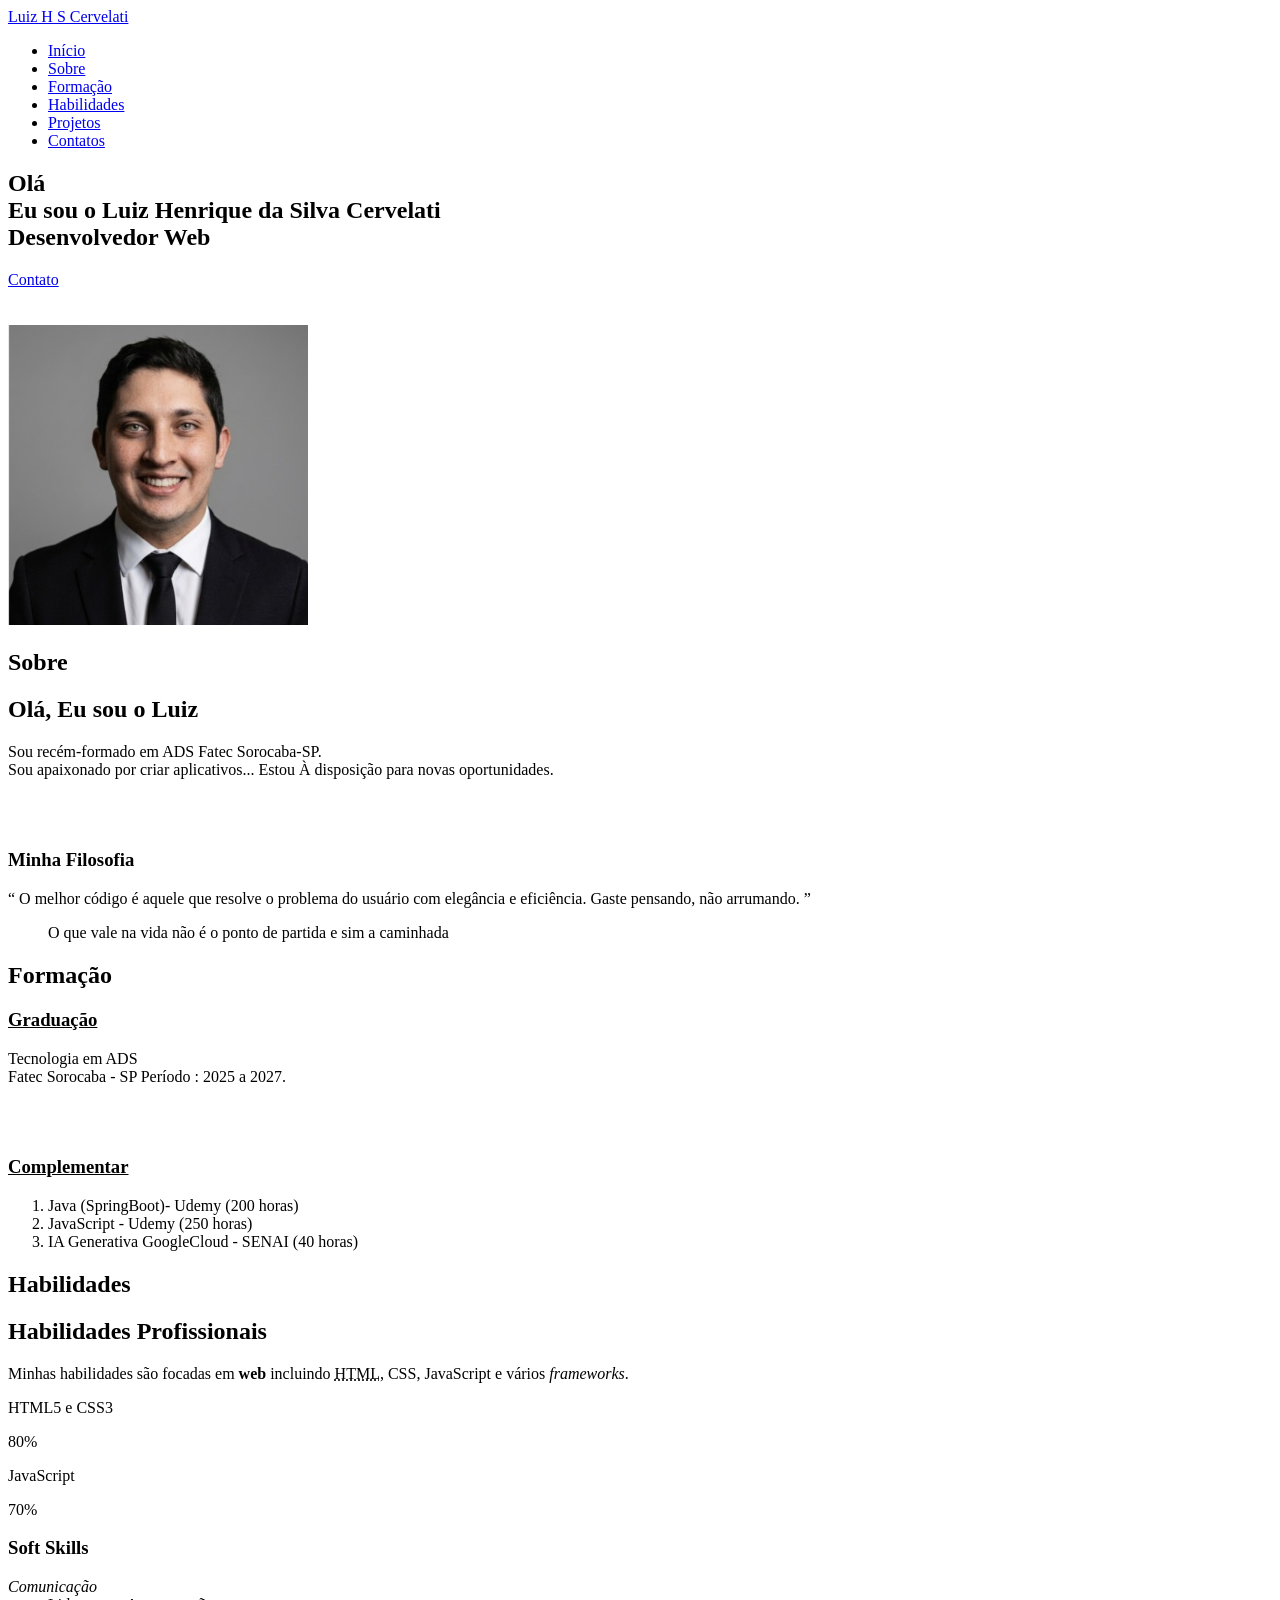
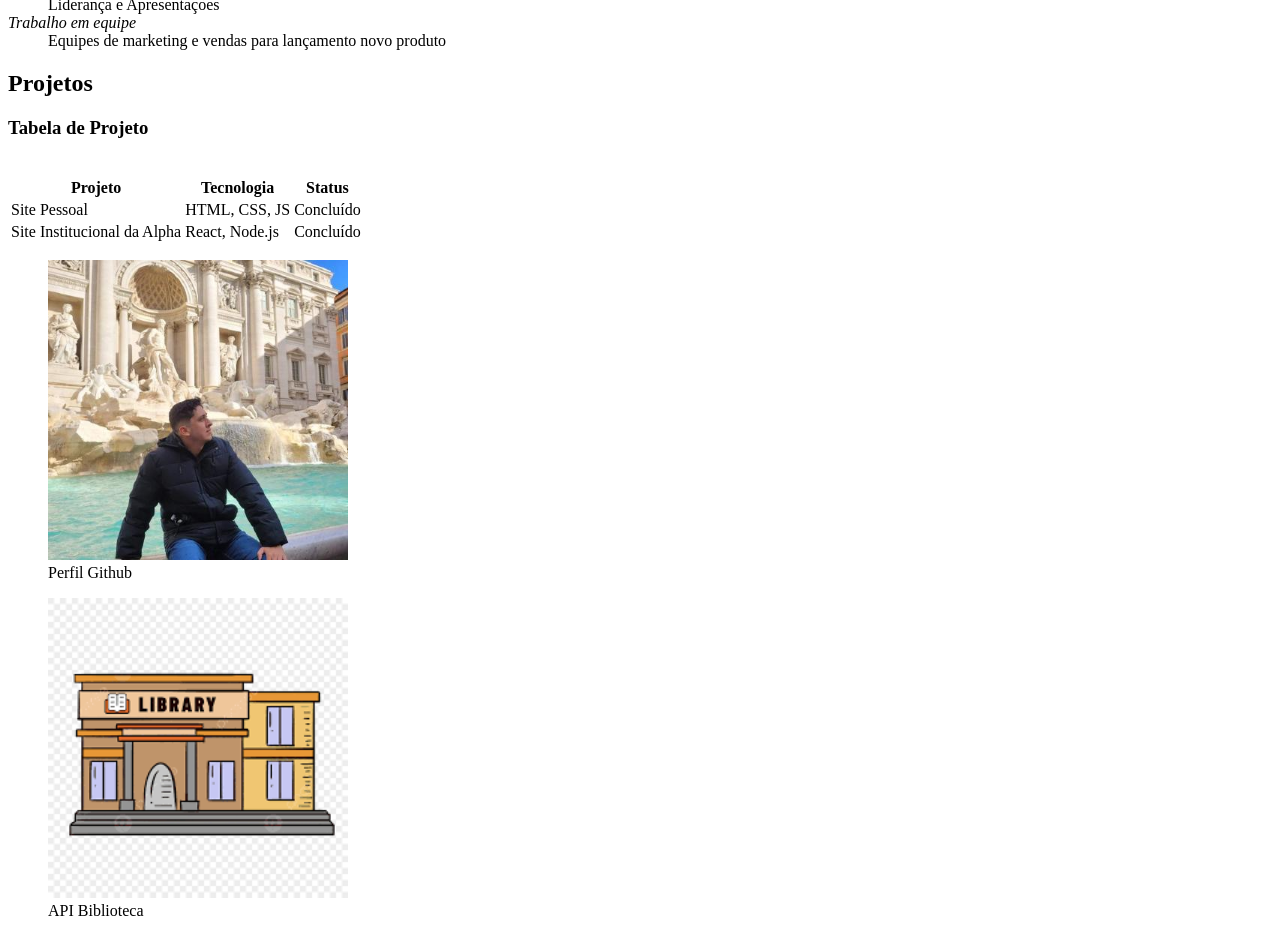
==== portfolio.html @ c83c1484 "Initial commit" ====
<!DOCTYPE html>
<html lang="pt-BR">

<head>
    <meta charset="UTF-8">
    <meta name="viewport" content="width=device-width, initial-scale=1.0">
    <meta name="author" content="Luiz Cervelati">
    <meta name="description" content="Portfolio de Luiz Henrique, desenvolvedor web.">
    <meta name="keywords" content="Desenvolvedor, Web, HTML, CSS, JavaScript, Portfólio, Luiz Henrique">
    <link rel="stylesheet" href="./style.css">
    <title>Luiz Cervelati Desenvolvedor Web</title>
</head>

<body>
    <header class="header-1">
        <nav class="nav bd-grid">
            <div>
                <a href="#home" class="nav-logo">
                    Luiz H S Cervelati
                </a>
            </div>
            <div class="nav-menu" id="nav-menu">
                <ul class="nav-list">
                    <li class="nav-item">
                        <a href="#home" class="nav-link active">
                            Início
                        </a>
                    </li>
                    <li class="nav-item">
                        <a href="#about">
                            Sobre
                        </a>
                    </li>
                    <li class="nav-item">
                        <a href="#formation" class="nav-link">
                            Formação
                        </a>
                    </li>
                    <li class="nav-item">
                        <a href="#skills">
                            Habilidades
                        </a>
                    </li>
                    <li class="nav-item">
                        <a href="#projects">
                            Projetos
                        </a>
                    </li>
                    <li class="nav-item">
                        <a href="#contact" class="nav-link">
                            Contatos
                        </a>
                    </li>

                </ul>
            </div>
        </nav>
    </header>
    <main>
        <section class="home bd grid" id="home">
            <div class="home-data">
                <h1 class="home-title"> Olá <br>
                    Eu sou o
                    <span class="home-title-color">
                        Luiz Henrique da Silva Cervelati
                    </span> <br>
                    Desenvolvedor Web
                </h1>
                <a href="#contact" class="button">Contato</a>
            </div>
            <div class="home-img">
                <br>
                <br>
                <img src="./Images/ProfileImage.jpg" width="300" height="300" alt="foto do Luiz" title="Luiz Henrique">
            </div>
        </section>
        <section class="about section" id="about">
            <h2 class="section-title">
                Sobre
            </h2>
            <div class="about-container bd-grid">

                <div>
                    <h2 class="about-subtitle">Olá,
                        Eu sou o Luiz
                    </h2>
                    <p class="about-text">
                        Sou recém-formado em ADS
                        Fatec Sorocaba-SP.
                        <br>
                        Sou apaixonado por criar
                        aplicativos...
                        Estou À disposição para novas oportunidades.
                    </p>
                    <br><br>
                    <h3>
                        Minha Filosofia
                    </h3>
                    <q>
                        O melhor código é aquele que resolve o problema do usuário
                        com elegância e eficiência.
                        Gaste pensando, não arrumando.
                    </q>
                    <blockquote cite="https://www.editoraiberoamericana.com">
                        O que vale na vida não é o ponto de partida e sim a caminhada
                    </blockquote>
                </div>
            </div>
        </section>
        <section class="formation section" id="formation">
            <h2 class="section-title">
                Formação
            </h2>
            <div class="formation-container bd-grid">
                <h3><u>Graduação</u></h3>
                <p> Tecnologia em ADS <br>
                    Fatec Sorocaba - SP
                    Período : 2025 a 2027.
                </p>
                <br>
                <br>
                <h3><u>Complementar</u></h3>
                <ol>
                    <li>Java (SpringBoot)- Udemy (200 horas)</li>
                    <li>JavaScript - Udemy (250 horas)</li>
                    <li>IA Generativa GoogleCloud - SENAI (40 horas)</li>
                </ol>
            </div>
        </section>
        <section class="skills section" id="skills">
            <h2 class="section-title"> Habilidades
            </h2>
            <div class="skills-container bd-grid">
                <div>
                    <h2 class="skills-subtitle">
                        Habilidades Profissionais
                    </h2>
                    <p>Minhas habilidades são focadas em
                        <b>web</b>
                        incluindo <abbr title="HyperText Markup Language"> HTML</abbr>,
                        CSS, JavaScript e vários <i>frameworks</i>.
                    </p>
                    <div class="skills-data">
                        <div class="skills-names">
                            <p> HTML5 e CSS3 </p>
                        </div>
                        <div class="skills-bar skills-html"></div>
                        <div>
                            <span class="skills-percentage"> 80% </span>
                        </div>
                    </div>
                    <div class="skills-data">
                        <div class="skills-names">
                            <p> JavaScript </p>
                        </div>
                        <div class="skills-bar skills-js"></div>
                        <div>
                            <span class="skills-percentage"> 70% </span>
                        </div>
                    </div>

                    <h3>Soft Skills</h3>
                    <dl>
                        <dt><em>Comunicação</em></dt>
                        <dd> Liderança e Apresentações</dd>
                        <dt><em> Trabalho em equipe</em></dt>
                        <dd>Equipes de marketing e vendas para lançamento novo produto</dd>
                    </dl>
                </div>
            </div>
        </section>
        <section class="projects section" id="projects">
            <h2 class="section-title">
                Projetos
            </h2>

            <div class="projects-text">
                <h3>
                    Tabela de Projeto
                </h3>
                <br>
                <table class="projects-table">
                    <thead>
                        <tr>
                            <th>Projeto</th>
                            <th>Tecnologia</th>
                            <th>Status</th>
                        </tr>
                    </thead>
                    <tbody>
                        <tr>
                            <td>Site Pessoal</td>
                            <td>HTML, CSS, JS</td>
                            <td>Concluído</td>
                        </tr>
                        <tr>
                            <td>Site Institucional da Alpha</td>
                            <td>React, Node.js</td>
                            <td>Concluído</td>
                        </tr>
                    </tbody>
                </table>
            </div>

            <div class="projects-container bd-grid">
                <div class="projects-img">
                    <figure>
                        <a href="https://github.com/Cervelati" target="_blank">
                            <img src="./Images/ProfileImageGitHub.jpg" width="300" height="300">
                        </a>
                        <figcaption>Perfil Github</figcaption>
                    </figure>
                </div>
                <div class="projects-img">
                    <figure>
                        <a href="https://github.com/Cervelati/Library-" target="_blank">
                            <img src="./Images/bibliotecaImage.png" width="300" height="300">
                        </a>
                        <figcaption>API Biblioteca</figcaption>
                    </figure>
                </div>
            </div>
        </section>
    </main>
    <footer>

    </footer>
</body>

</html>
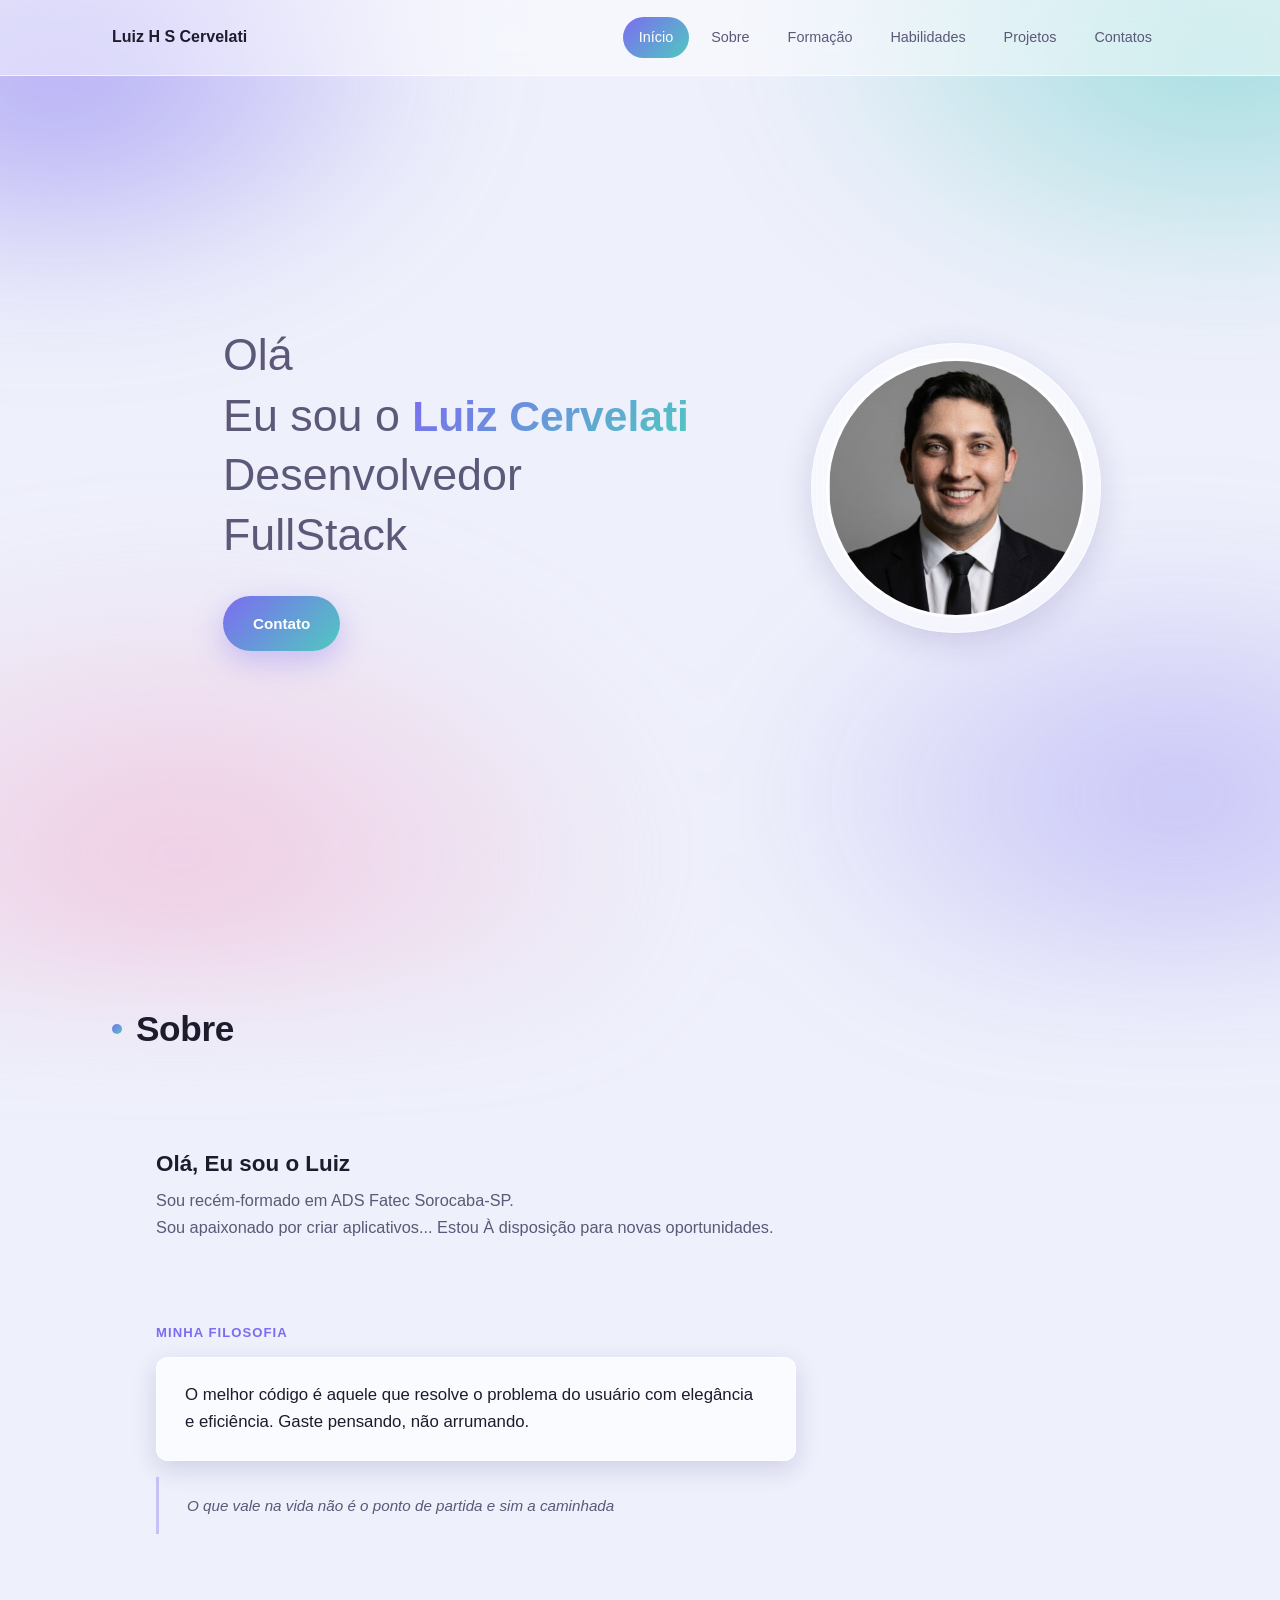
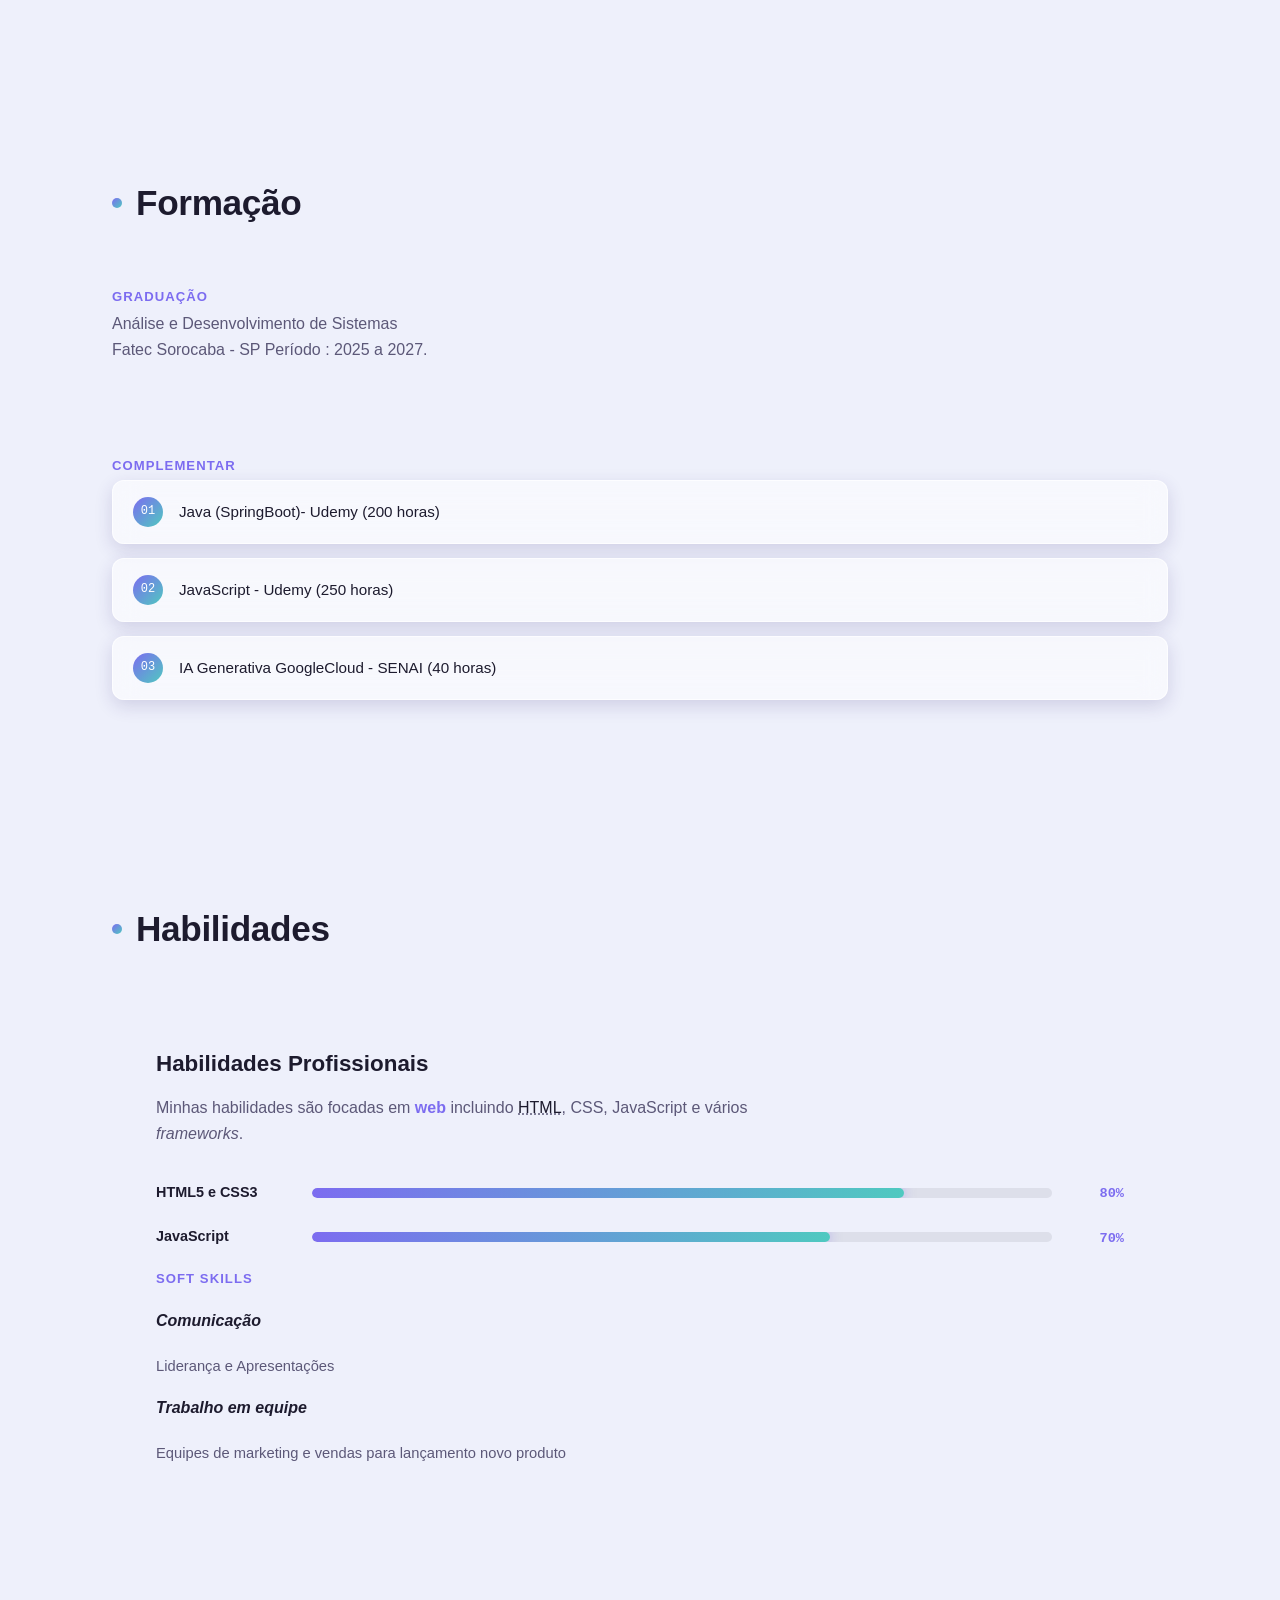
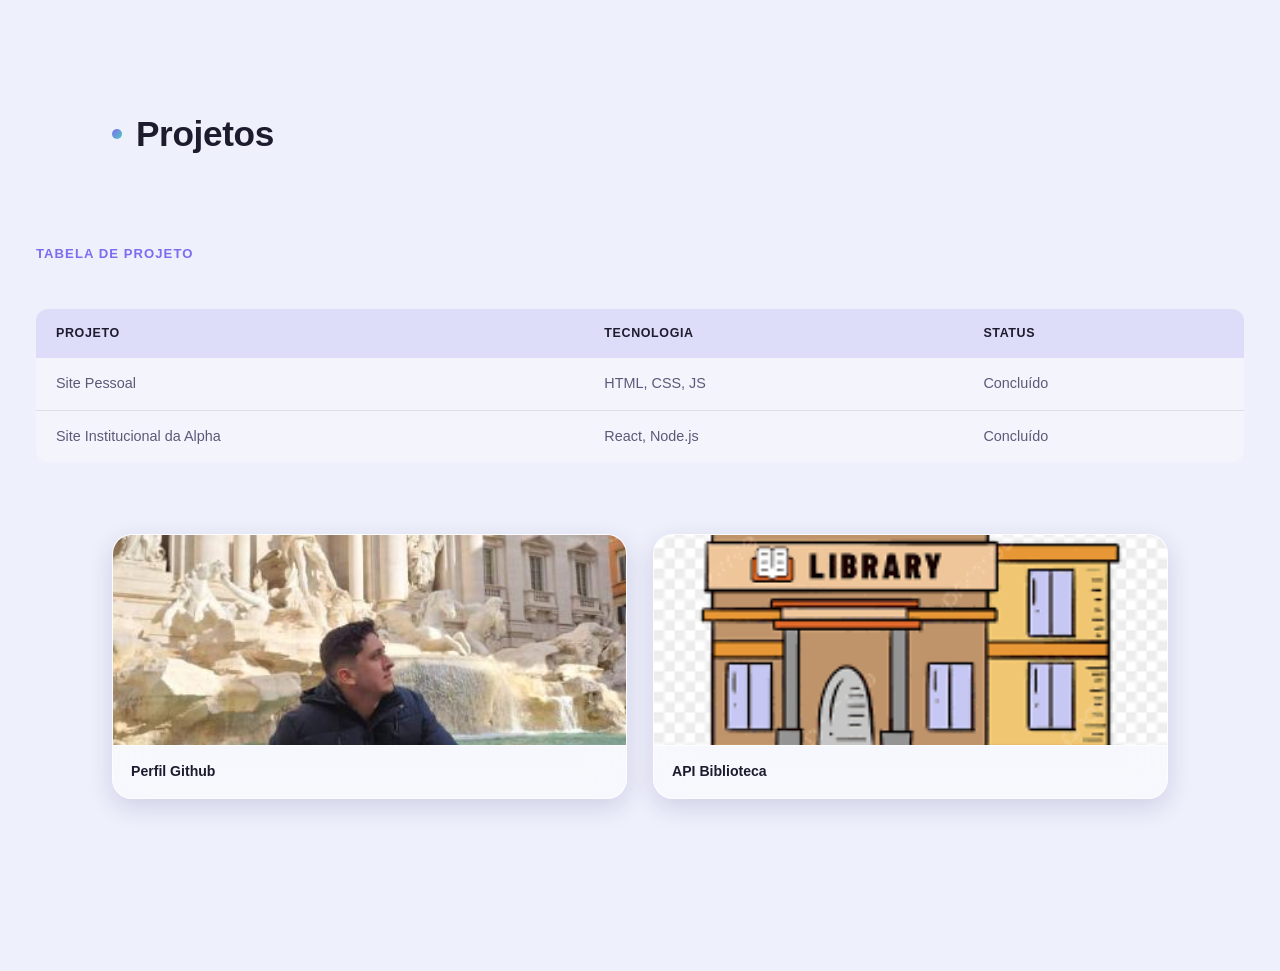
==== commit a5fa26fb: "add style.css" ====
--- a/portfolio.html
+++ b/portfolio.html
@@ -62,9 +62,9 @@
                 <h1 class="home-title"> Olá <br>
                     Eu sou o
                     <span class="home-title-color">
-                        Luiz Henrique da Silva Cervelati
+                        Luiz Cervelati
                     </span> <br>
-                    Desenvolvedor Web
+                    Desenvolvedor FullStack
                 </h1>
                 <a href="#contact" class="button">Contato</a>
             </div>
@@ -113,7 +113,7 @@
             </h2>
             <div class="formation-container bd-grid">
                 <h3><u>Graduação</u></h3>
-                <p> Tecnologia em ADS <br>
+                <p> Análise e Desenvolvimento de Sistemas <br>
                     Fatec Sorocaba - SP
                     Período : 2025 a 2027.
                 </p>
--- a/style.css
+++ b/style.css
@@ -0,0 +1,742 @@
+/* ============================================================
+   Luiz Cervelati — Portfólio
+   Direção: Glassmorphism moderno — painéis de vidro fosco
+   flutuando sobre um fundo em gradiente suave (aurora).
+   ============================================================ */
+
+:root {
+    /* Cores */
+    --ink: #1d1b2e;
+    --ink-soft: #5c5878;
+
+    --accent: #7c6cf0;       /* violeta — cor de assinatura */
+    --accent-2: #4fc9c0;     /* teal — cor complementar */
+    --accent-pink: #f2a6c9;  /* rosa — usado nos blobs de fundo */
+
+    --glass-bg: rgba(255, 255, 255, 0.55);
+    --glass-bg-strong: rgba(255, 255, 255, 0.72);
+    --glass-border: rgba(255, 255, 255, 0.65);
+    --glass-shadow: rgba(49, 39, 120, 0.16);
+
+    --line: rgba(29, 27, 46, 0.1);
+
+    /* Tipografia */
+    --font-display: 'Plus Jakarta Sans', 'Segoe UI', -apple-system, sans-serif;
+    --font-body: 'Inter', -apple-system, BlinkMacSystemFont, 'Segoe UI', sans-serif;
+    --font-mono: 'IBM Plex Mono', ui-monospace, 'SFMono-Regular', Consolas, monospace;
+
+    /* Layout */
+    --max-width: 1120px;
+    --radius: 20px;
+    --radius-sm: 12px;
+    --header-height: 76px;
+}
+
+@media (prefers-reduced-motion: no-preference) {
+    :root {
+        --transition-fast: 160ms ease;
+        --transition-base: 300ms ease;
+    }
+}
+
+@media (prefers-reduced-motion: reduce) {
+    :root {
+        --transition-fast: 0ms;
+        --transition-base: 0ms;
+    }
+}
+
+/* ---------- Reset básico ---------- */
+* {
+    margin: 0;
+    padding: 0;
+    box-sizing: border-box;
+}
+
+html {
+    scroll-behavior: smooth;
+    scroll-padding-top: calc(var(--header-height) + 16px);
+}
+
+@media (prefers-reduced-motion: reduce) {
+    html {
+        scroll-behavior: auto;
+    }
+}
+
+body {
+    position: relative;
+    min-height: 100vh;
+    background-color: #eef0fb;
+    color: var(--ink);
+    font-family: var(--font-body);
+    font-size: 16px;
+    line-height: 1.65;
+    overflow-x: hidden;
+}
+
+/* Fundo "aurora": manchas de gradiente borradas, fixas atrás do conteúdo */
+body::before {
+    content: '';
+    position: fixed;
+    inset: -10%;
+    z-index: -1;
+    background:
+        radial-gradient(38% 32% at 12% 15%, rgba(124, 108, 240, 0.55), transparent 70%),
+        radial-gradient(42% 36% at 88% 12%, rgba(79, 201, 192, 0.5), transparent 70%),
+        radial-gradient(46% 40% at 20% 88%, rgba(242, 166, 201, 0.5), transparent 70%),
+        radial-gradient(40% 34% at 85% 82%, rgba(124, 108, 240, 0.35), transparent 70%);
+    filter: blur(60px);
+}
+
+img {
+    max-width: 100%;
+    display: block;
+}
+
+a {
+    color: inherit;
+    text-decoration: none;
+}
+
+ul {
+    list-style: none;
+}
+
+:focus-visible {
+    outline: 2px solid var(--accent);
+    outline-offset: 3px;
+    border-radius: 4px;
+}
+
+.bd-grid {
+    max-width: var(--max-width);
+    margin-left: auto;
+    margin-right: auto;
+    padding: 0 32px;
+}
+
+/* Base reutilizável para todo painel de vidro */
+.glass-panel {
+    background: var(--glass-bg);
+    border: 1px solid var(--glass-border);
+    border-radius: var(--radius);
+    backdrop-filter: blur(18px);
+    -webkit-backdrop-filter: blur(18px);
+    box-shadow: 0 8px 32px var(--glass-shadow);
+}
+
+/* ============================================================
+   Header / navegação — barra de vidro fixa
+   ============================================================ */
+.header-1 {
+    position: sticky;
+    top: 0;
+    z-index: 100;
+    height: var(--header-height);
+    display: flex;
+    align-items: center;
+    background: rgba(255, 255, 255, 0.45);
+    backdrop-filter: blur(20px);
+    -webkit-backdrop-filter: blur(20px);
+    border-bottom: 1px solid var(--glass-border);
+}
+
+.nav {
+    width: 100%;
+    display: flex;
+    align-items: center;
+    justify-content: space-between;
+    gap: 24px;
+}
+
+.nav-logo {
+    font-family: var(--font-display);
+    font-size: 1rem;
+    font-weight: 700;
+    color: var(--ink);
+    white-space: nowrap;
+}
+
+.nav-menu {
+    overflow-x: auto;
+}
+
+.nav-list {
+    display: flex;
+    align-items: center;
+    gap: 6px;
+}
+
+.nav-item a,
+.nav-item .nav-link {
+    display: inline-flex;
+    align-items: center;
+    padding: 9px 16px;
+    border-radius: 999px;
+    font-family: var(--font-body);
+    font-weight: 500;
+    font-size: 0.9rem;
+    color: var(--ink-soft);
+    white-space: nowrap;
+    transition: color var(--transition-fast), background-color var(--transition-fast);
+}
+
+.nav-item a:hover,
+.nav-item a:focus-visible {
+    color: var(--ink);
+    background-color: rgba(124, 108, 240, 0.12);
+}
+
+.nav-item .nav-link.active {
+    color: #ffffff;
+    background: linear-gradient(135deg, var(--accent), var(--accent-2));
+}
+
+/* ============================================================
+   Estrutura geral de seção
+   ============================================================ */
+section {
+    padding: 100px 0;
+}
+
+.section-title {
+    font-family: var(--font-display);
+    font-weight: 700;
+    font-size: clamp(1.6rem, 3vw, 2.2rem);
+    letter-spacing: -0.01em;
+    color: var(--ink);
+    max-width: var(--max-width);
+    margin-left: auto;
+    margin-right: auto;
+    margin-bottom: 48px;
+    padding: 0 32px;
+    display: flex;
+    align-items: center;
+    gap: 14px;
+}
+
+.section-title::before {
+    content: '';
+    width: 10px;
+    height: 10px;
+    border-radius: 50%;
+    background: linear-gradient(135deg, var(--accent), var(--accent-2));
+    flex-shrink: 0;
+}
+
+/* ============================================================
+   Home / hero
+   ============================================================ */
+.home {
+    display: flex;
+    align-items: center;
+    justify-content: center;
+    gap: 72px;
+    min-height: calc(100vh - var(--header-height));
+    padding-top: 64px;
+    padding-bottom: 64px;
+}
+
+.home-data {
+    display: flex;
+    flex-direction: column;
+    align-items: flex-start;
+    gap: 32px;
+    max-width: 560px;
+    padding: 44px;
+}
+
+.home-title {
+    font-family: var(--font-display);
+    font-weight: 500;
+    font-size: clamp(1.85rem, 4vw, 2.8rem);
+    line-height: 1.32;
+    color: var(--ink-soft);
+}
+
+.home-title-color {
+    display: inline-block;
+    margin-top: 4px;
+    font-weight: 700;
+    font-size: 0.95em;
+    background: linear-gradient(135deg, var(--accent), var(--accent-2));
+    -webkit-background-clip: text;
+    background-clip: text;
+    color: transparent;
+}
+
+.button {
+    display: inline-flex;
+    align-items: center;
+    gap: 8px;
+    padding: 15px 30px;
+    font-family: var(--font-body);
+    font-weight: 600;
+    font-size: 0.95rem;
+    color: #ffffff;
+    background: linear-gradient(135deg, var(--accent), var(--accent-2));
+    border-radius: 999px;
+    box-shadow: 0 10px 30px rgba(124, 108, 240, 0.35);
+    transition: transform var(--transition-fast), box-shadow var(--transition-fast);
+}
+
+.button:hover,
+.button:focus-visible {
+    transform: translateY(-2px);
+    box-shadow: 0 14px 36px rgba(124, 108, 240, 0.45);
+}
+
+.home-img {
+    justify-self: center;
+    flex-shrink: 0;
+    padding: 14px;
+    border-radius: 50%;
+    background: var(--glass-bg);
+    border: 1px solid var(--glass-border);
+    backdrop-filter: blur(18px);
+    -webkit-backdrop-filter: blur(18px);
+    box-shadow: 0 8px 32px var(--glass-shadow);
+}
+
+.home-img br {
+    display: none;
+}
+
+.home-img img {
+    width: 260px;
+    height: 260px;
+    object-fit: cover;
+    border-radius: 50%;
+    border: 3px solid rgba(255, 255, 255, 0.8);
+}
+
+/* ============================================================
+   Sobre
+   ============================================================ */
+.about-container {
+    display: grid;
+    gap: 28px;
+}
+
+.about-container > div {
+    padding: 40px 44px;
+}
+
+.about-subtitle {
+    font-family: var(--font-display);
+    font-weight: 700;
+    font-size: 1.4rem;
+    color: var(--ink);
+    margin-bottom: 4px;
+}
+
+.about-text {
+    max-width: 640px;
+    color: var(--ink-soft);
+    font-size: 1.02rem;
+}
+
+.about-container h3 {
+    font-family: var(--font-display);
+    font-size: 0.82rem;
+    font-weight: 700;
+    text-transform: uppercase;
+    letter-spacing: 0.08em;
+    color: var(--accent);
+    margin-top: 28px;
+    margin-bottom: 14px;
+}
+
+.about-container q {
+    display: block;
+    max-width: 640px;
+    padding: 24px 28px;
+    background: var(--glass-bg-strong);
+    border: 1px solid var(--glass-border);
+    border-radius: var(--radius-sm);
+    box-shadow: 0 8px 24px var(--glass-shadow);
+    font-style: normal;
+    font-size: 1.05rem;
+    line-height: 1.6;
+    color: var(--ink);
+    quotes: none;
+}
+
+.about-container blockquote {
+    max-width: 640px;
+    padding: 16px 28px;
+    margin-top: 16px;
+    color: var(--ink-soft);
+    border-left: 3px solid rgba(124, 108, 240, 0.35);
+    font-size: 0.95rem;
+    font-style: italic;
+}
+
+/* ============================================================
+   Formação
+   ============================================================ */
+.formation-container p {
+    color: var(--ink-soft);
+    margin-bottom: 32px;
+}
+
+.formation-container u {
+    font-family: var(--font-display);
+    font-weight: 700;
+    font-size: 0.82rem;
+    color: var(--accent);
+    text-decoration: none;
+    text-transform: uppercase;
+    letter-spacing: 0.08em;
+}
+
+.formation-container ol {
+    display: flex;
+    flex-direction: column;
+    gap: 14px;
+    counter-reset: formation-counter;
+}
+
+.formation-container ol li {
+    counter-increment: formation-counter;
+    position: relative;
+    display: flex;
+    align-items: center;
+    gap: 16px;
+    padding: 16px 22px 16px 20px;
+    background: var(--glass-bg);
+    border: 1px solid var(--glass-border);
+    border-radius: var(--radius-sm);
+    backdrop-filter: blur(14px);
+    -webkit-backdrop-filter: blur(14px);
+    box-shadow: 0 6px 18px var(--glass-shadow);
+    color: var(--ink);
+    font-size: 0.95rem;
+}
+
+.formation-container ol li::before {
+    content: counter(formation-counter, decimal-leading-zero);
+    flex-shrink: 0;
+    width: 30px;
+    height: 30px;
+    display: inline-flex;
+    align-items: center;
+    justify-content: center;
+    border-radius: 50%;
+    background: linear-gradient(135deg, var(--accent), var(--accent-2));
+    color: #ffffff;
+    font-family: var(--font-mono);
+    font-size: 0.75rem;
+}
+
+/* ============================================================
+   Habilidades
+   ============================================================ */
+.skills-container {
+    display: grid;
+    gap: 40px;
+}
+
+.skills-container > div {
+    padding: 40px 44px;
+}
+
+.skills-subtitle {
+    font-family: var(--font-display);
+    font-weight: 700;
+    font-size: 1.4rem;
+    color: var(--ink);
+    margin-bottom: 12px;
+}
+
+.skills-container > div > p {
+    max-width: 640px;
+    color: var(--ink-soft);
+    margin-bottom: 32px;
+}
+
+.skills-container b {
+    color: var(--accent);
+}
+
+.skills-container abbr {
+    color: var(--ink);
+    text-decoration: underline dotted var(--ink-soft);
+    cursor: help;
+}
+
+.skills-data {
+    display: grid;
+    grid-template-columns: 140px 1fr 56px;
+    align-items: center;
+    gap: 16px;
+    margin-bottom: 18px;
+}
+
+.skills-names p {
+    font-family: var(--font-body);
+    font-weight: 600;
+    font-size: 0.9rem;
+    color: var(--ink);
+}
+
+.skills-data > div:not(.skills-names):not([class^="skills-bar"]) {
+    text-align: right;
+}
+
+.skills-bar {
+    position: relative;
+    height: 10px;
+    background-color: rgba(29, 27, 46, 0.08);
+    border-radius: 999px;
+    overflow: hidden;
+}
+
+.skills-bar::after {
+    content: '';
+    position: absolute;
+    inset: 0;
+    left: 0;
+    border-radius: 999px;
+    background: linear-gradient(90deg, var(--accent), var(--accent-2));
+    box-shadow: 0 0 12px rgba(124, 108, 240, 0.5);
+    transform-origin: left center;
+    animation: fill-bar var(--transition-base) ease forwards;
+}
+
+.skills-html::after {
+    width: 80%;
+}
+
+.skills-js::after {
+    width: 70%;
+}
+
+@keyframes fill-bar {
+    from { transform: scaleX(0); }
+    to { transform: scaleX(1); }
+}
+
+@media (prefers-reduced-motion: reduce) {
+    .skills-bar::after {
+        animation: none;
+    }
+}
+
+.skills-percentage {
+    font-family: var(--font-mono);
+    font-size: 0.85rem;
+    font-weight: 600;
+    color: var(--accent);
+}
+
+.skills-container h3 {
+    font-family: var(--font-display);
+    font-size: 0.82rem;
+    font-weight: 700;
+    text-transform: uppercase;
+    letter-spacing: 0.08em;
+    color: var(--accent);
+    margin-bottom: 18px;
+}
+
+.skills-container dl {
+    display: grid;
+    gap: 16px;
+}
+
+.skills-container dt {
+    font-style: normal;
+    font-weight: 700;
+    color: var(--ink);
+    font-size: 1rem;
+    margin-bottom: 4px;
+}
+
+.skills-container dd {
+    color: var(--ink-soft);
+    margin-left: 0;
+    font-size: 0.92rem;
+}
+
+/* ============================================================
+   Projetos
+   ============================================================ */
+.projects-text {
+    margin-bottom: 40px;
+    padding: 32px 36px;
+}
+
+.projects-text h3 {
+    font-family: var(--font-display);
+    font-size: 0.82rem;
+    font-weight: 700;
+    text-transform: uppercase;
+    letter-spacing: 0.08em;
+    color: var(--accent);
+    margin-bottom: 18px;
+}
+
+.projects-table {
+    width: 100%;
+    border-collapse: separate;
+    border-spacing: 0;
+    font-size: 0.9rem;
+    border-radius: var(--radius-sm);
+    overflow: hidden;
+}
+
+.projects-table thead th {
+    font-family: var(--font-display);
+    font-weight: 700;
+    font-size: 0.78rem;
+    text-transform: uppercase;
+    letter-spacing: 0.05em;
+    text-align: left;
+    color: var(--ink);
+    padding: 14px 20px;
+    background: rgba(124, 108, 240, 0.14);
+}
+
+.projects-table td {
+    padding: 14px 20px;
+    color: var(--ink-soft);
+    border-bottom: 1px solid var(--line);
+    background: rgba(255, 255, 255, 0.35);
+}
+
+.projects-table tbody tr:last-child td {
+    border-bottom: none;
+}
+
+.projects-table tbody tr {
+    transition: background-color var(--transition-fast);
+}
+
+.projects-table tbody tr:hover td {
+    background: rgba(255, 255, 255, 0.6);
+}
+
+.projects-container {
+    display: grid;
+    grid-template-columns: repeat(auto-fit, minmax(230px, 1fr));
+    gap: 26px;
+}
+
+.projects-img figure {
+    position: relative;
+    border: 1px solid var(--glass-border);
+    border-radius: var(--radius);
+    overflow: hidden;
+    background: var(--glass-bg);
+    backdrop-filter: blur(16px);
+    -webkit-backdrop-filter: blur(16px);
+    box-shadow: 0 8px 24px var(--glass-shadow);
+    transition: transform var(--transition-base), box-shadow var(--transition-base);
+}
+
+.projects-img figure:hover,
+.projects-img figure:focus-within {
+    transform: translateY(-6px);
+    box-shadow: 0 20px 40px rgba(124, 108, 240, 0.28);
+}
+
+.projects-img img {
+    width: 100%;
+    height: 210px;
+    object-fit: cover;
+}
+
+.projects-img figcaption {
+    padding: 14px 18px;
+    font-family: var(--font-body);
+    font-weight: 600;
+    font-size: 0.88rem;
+    color: var(--ink);
+    border-top: 1px solid var(--glass-border);
+}
+
+/* ============================================================
+   Footer
+   ============================================================ */
+footer {
+    padding: 36px 0;
+    text-align: center;
+    color: var(--ink-soft);
+    font-family: var(--font-body);
+    font-size: 0.85rem;
+}
+
+/* ============================================================
+   Responsivo
+   ============================================================ */
+@media (max-width: 768px) {
+    .nav {
+        flex-wrap: wrap;
+        height: auto;
+        padding: 14px 0;
+    }
+
+    .header-1 {
+        height: auto;
+    }
+
+    html {
+        scroll-padding-top: 120px;
+    }
+
+    .home {
+        flex-direction: column;
+        text-align: center;
+        min-height: auto;
+        padding-top: 48px;
+        gap: 36px;
+    }
+
+    .home-data {
+        align-items: center;
+        max-width: 100%;
+        padding: 32px;
+    }
+
+    .home-img {
+        order: -1;
+    }
+
+    .about-container > div,
+    .skills-container > div,
+    .projects-text {
+        padding: 28px;
+    }
+
+    .skills-data {
+        grid-template-columns: 108px 1fr 48px;
+        gap: 12px;
+    }
+
+    section {
+        padding: 72px 0;
+    }
+}
+
+@media (max-width: 480px) {
+    .bd-grid {
+        padding: 0 18px;
+    }
+
+    .section-title {
+        padding: 0 18px;
+    }
+
+    .home-img img {
+        width: 210px;
+        height: 210px;
+    }
+
+    .about-container > div,
+    .skills-container > div,
+    .projects-text {
+        padding: 22px;
+    }
+}
